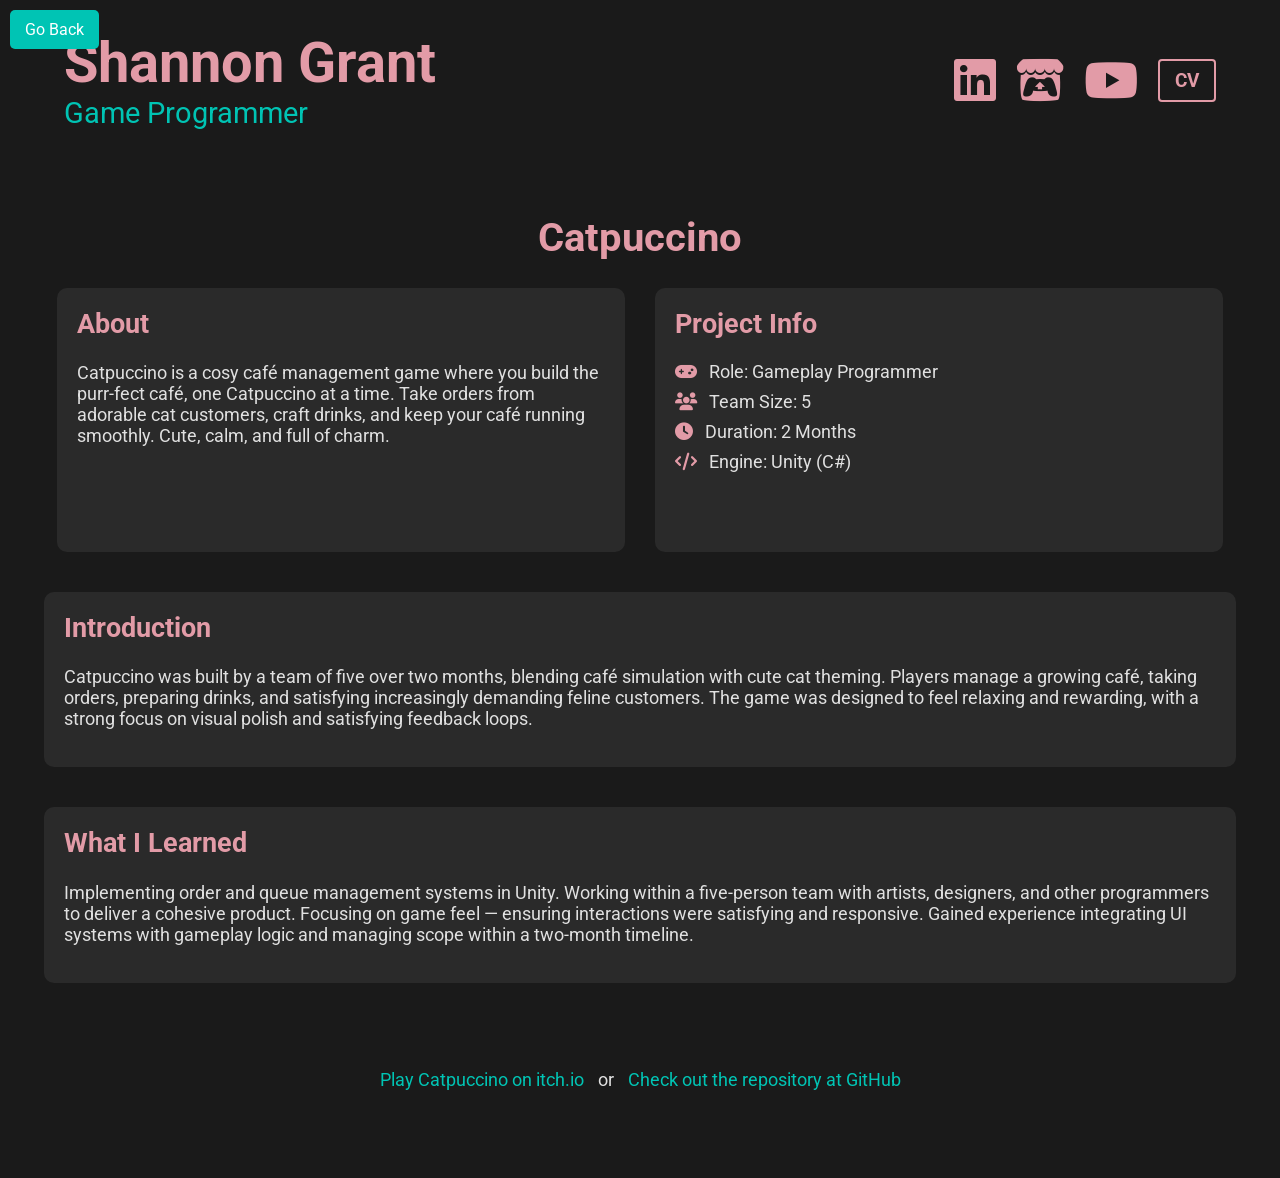
==== Catpuccino.html @ 6a438899 "Create Catpuccino.html" ====
<!DOCTYPE html>
<html lang="en">
<head>
  <meta charset="UTF-8">
  <meta name="viewport" content="width=device-width, initial-scale=1.0">
  <title>Catpuccino - Details</title>
  <link rel="stylesheet" href="https://cdnjs.cloudflare.com/ajax/libs/font-awesome/6.4.2/css/all.min.css">
  <link href="https://fonts.googleapis.com/css2?family=Roboto:wght@400;700&display=swap" rel="stylesheet">
  <link rel="stylesheet" href="style.css">
  <link rel="stylesheet" href="details.css">
</head>
<body>
  <a href="index.html" class="back-btn">Go Back</a>
  <header>
    <div class="header-container">
      <div class="profile-text-top">
        <h1>Shannon Grant</h1>
        <p class="title">Game Programmer</p>
      </div>
      <div class="social-links">
        <a href="https://uk.linkedin.com/in/shannon-grant-390736309" target="_blank" aria-label="LinkedIn"><i class="fab fa-linkedin"></i></a>
        <a href="https://milkobop.itch.io/" target="_blank" aria-label="Itch.io"><i class="fab fa-itch-io"></i></a>
        <a href="https://www.youtube.com/@Milkobop" target="_blank" aria-label="YouTube"><i class="fab fa-youtube"></i></a>
        <a href="CV.pdf" target="_blank" class="cv-btn" aria-label="CV">CV</a>
      </div>
    </div>
  </header>

  <main class="details-container">
    <div class="video-banner">
      <iframe width="100%" height="100%"
        src="https://www.youtube.com/embed/iL2otmAUKgQ?autoplay=1&mute=1&controls=1&modestbranding=1&rel=0"
        title="Catpuccino" frameborder="0"
        allow="accelerometer; autoplay; clipboard-write; encrypted-media; gyroscope; picture-in-picture" allowfullscreen>
      </iframe>
    </div>
    <h1 class="game-title">Catpuccino</h1>

    <section class="cards-section">
      <div class="card" id="about-card">
        <h2>About</h2>
        <p>
          Catpuccino is a cosy café management game where you build the purr-fect café, one Catpuccino at a time. Take orders from adorable cat customers, craft drinks, and keep your café running smoothly. Cute, calm, and full of charm.
        </p>
      </div>
      <div class="card" id="project-info-card">
        <h2>Project Info</h2>
        <ul class="project-info-list">
          <li><i class="fas fa-gamepad"></i> Role: Gameplay Programmer</li>
          <li><i class="fas fa-users"></i> Team Size: 5</li>
          <li><i class="fas fa-clock"></i> Duration: 2 Months</li>
          <li><i class="fas fa-code"></i> Engine: Unity (C#)</li>
        </ul>
      </div>
    </section>

    <section class="full-section" id="introduction">
      <h2 class="section-title">Introduction</h2>
      <p>
        Catpuccino was built by a team of five over two months, blending café simulation with cute cat theming. Players manage a growing café, taking orders, preparing drinks, and satisfying increasingly demanding feline customers. The game was designed to feel relaxing and rewarding, with a strong focus on visual polish and satisfying feedback loops.
      </p>
    </section>

    <section class="full-section" id="what-i-learned">
      <h2 class="section-title">What I Learned</h2>
      <p>
        Implementing order and queue management systems in Unity. Working within a five-person team with artists, designers, and other programmers to deliver a cohesive product. Focusing on game feel — ensuring interactions were satisfying and responsive. Gained experience integrating UI systems with gameplay logic and managing scope within a two-month timeline.
      </p>
    </section>
  </main>

  <footer class="details-footer">
    <p>
      <a href="https://milkobop.itch.io/" target="_blank">Play Catpuccino on itch.io</a>
      or
      <a href="https://github.com/milkobop" target="_blank">Check out the repository at GitHub</a>
    </p>
  </footer>
</body>
</html>
---- style.css ----
/* General Styles */
body {
  font-family: 'Roboto', Arial, sans-serif;
  font-size: 18px;
  color: #e0e0e0;
  background-color: #1a1a1a;
  margin: 0;
  padding: 0;
  overflow-x: hidden;
  padding-top: 40px;
  transition: opacity 0.5s ease;
}

body.fade-out {
  opacity: 0;
}

/* Header */
header {
  position: fixed;
  top: 0;
  left: 0;
  width: 100%;
  z-index: 9999;
  background-color: #1a1a1a;
  padding: 30px 0;
}

.header-container {
  width: 90%;
  max-width: 1400px;
  margin: 0 auto;
  display: flex;
  align-items: center;
  justify-content: space-between;
}

.profile-text-top {
  text-align: left;
}

.profile-text-top h1 {
  margin: 0;
  font-size: 3.5rem;
  color: #e29ba7;
  font-weight: 700;
}

.profile-text-top .title {
  margin: 0;
  font-size: 1.8rem;
  color: #00C4B4;
  font-weight: 400;
}

/* Social Links & CV Button */
.social-links {
  display: flex;
  gap: 20px;
  align-items: center;
}

.social-links a {
  text-decoration: none;
}

.social-links a i {
  font-size: 3rem;
  color: #e29ba7;
  transition: color 0.3s;
}

.social-links a:hover i {
  color: #00C4B4;
}

.cv-btn {
  color: #e29ba7;
  border: 2px solid #e29ba7;
  padding: 8px 15px;
  border-radius: 4px;
  font-weight: 700;
  font-size: 1.2rem;
  text-decoration: none;
  display: flex;
  align-items: center;
  gap: 8px;
  transition: background-color 0.3s, color 0.3s;
}

.cv-btn:hover {
  background-color: #e29ba7;
  color: #1a1a1a;
}

/* Trailer Section */
.trailer-section {
  margin-top: 100px;
  text-align: center;
}

.trailer-section .trailer-title {
  font-size: 2rem;
  color: #00C4B4;
  margin-bottom: 20px;
}

.trailer-video-wrapper, #player {
  position: relative;
  width: 1152px;
  height: 644px;
  margin: 0 auto;
  background: #000;
}

.trailer-video-wrapper video {
  width: 100%;
  height: 100%;
  object-fit: contain;
  object-position: top;
}

.play-btn {
  position: absolute;
  top: 50%;
  left: 50%;
  transform: translate(-50%, -50%);
  color: #fff;
  font-size: 3rem;
  cursor: pointer;
  background: rgba(0, 0, 0, 0.5);
  border-radius: 50%;
  padding: 20px;
  transition: background 0.3s;
}

.play-btn:hover {
  background: rgba(0, 0, 0, 0.7);
}

/* About Me Section */
.about-me {
  width: 90%;
  max-width: 1400px;
  margin: 150px auto 40px; /* Increased top margin to prevent header overlap */
  text-align: center;
}

.about-me h2 {
  display: none; /* No heading if not required */
}

.about-content {
  display: flex;
  flex-direction: column;
  align-items: center;
  gap: 20px;
}

.about-pic img {
  width: 300px;
  height: 300px;
  border-radius: 50%;
  border: 4px solid #e29ba7;
  object-fit: cover;
}

.about-me .description {
  max-width: 600px;
  font-size: 1.2rem;
  line-height: 1.5;
}

/* Technical Experience Section */
.technical-experience {
  margin: 40px auto;
  text-align: center;
}

.technical-experience h2 {
  color: #00C4B4;
  font-size: 2rem;
  margin-bottom: 20px;
}

.tags {
  display: flex;
  justify-content: center;
  flex-wrap: wrap;
  gap: 10px;
}

.tag {
  display: inline-block;
  background-color: #2a2a2a;
  color: #e0e0e0;
  padding: 5px 10px;
  border-radius: 20px;
  font-size: 1rem;
}

/* Game Collection Section */
.game-collection {
  width: 90%;
  max-width: 1400px;
  margin: 60px auto;
  text-align: left;
}

.game-collection h2 {
  font-size: 2.5rem;
  color: #00C4B4;
  margin-bottom: 30px;
  letter-spacing: 1px;
}

.game-grid {
  display: grid;
  grid-template-columns: repeat(2, 1fr);
  gap: 30px;
}

/* Card with Attached Box */
.card-with-box {
  width: 100%;
  max-width: 800px;
  border-radius: 10px;
  overflow: hidden;
  background-color: #2a2a2a;
  color: #e0e0e0;
  transition: transform 0.3s ease-in-out;
  position: relative;
  text-decoration: none;
  display: block;
  margin: 0 auto;
}

.card-with-box:hover {
  transform: scale(1.02);
}

.card-top {
  position: relative;
  width: 100%;
  height: 450px;
  overflow: hidden;
}

.card-top iframe {
  width: 100%;
  height: 100%;
  border: none;
}

.info-strip-translucent {
  position: absolute;
  bottom: 15px;
  left: 15px;
  background: rgba(0, 0, 0, 0.7);
  color: #fff;
  font-size: 1.1rem;
  padding: 8px 15px;
  border-radius: 5px;
  display: flex;
  gap: 20px;
  z-index: 1;
}

.info-strip-translucent i {
  margin-right: 8px;
}

.game-overlay {
  position: relative;
  z-index: 2;
  display: flex;
  flex-direction: column;
  justify-content: flex-end;
  height: 100%;
  padding: 20px;
  margin-top: 200px;
  text-align: left;
}

.game-overlay h3 {
  margin: 0 0 8px 0;
  font-size: 2.5rem;
  font-weight: 700;
  color: #e29ba7;
}

.game-subtitle {
  display: block;
  font-size: 1.2rem;
  margin-bottom: 15px;
  color: #e0e0e0;
}

.card-bottom {
  padding: 20px;
  background-color: #2a2a2a;
  position: relative;
  text-align: left;
}

.card-bottom h4 {
  margin: 0 0 15px 0;
  font-size: 2rem;
  font-weight: 700;
  color: #e29ba7;
}

.card-bottom p {
  margin: 0;
  font-size: 1.2rem;
  line-height: 1.5;
  color: #e0e0e0;
  text-align: left;
}

.arrow-top-right {
  position: absolute;
  bottom: 20px;
  right: 20px;
  display: flex;
  align-items: center;
  gap: 8px;
}

.arrow-top-right .arrow-text {
  font-size: 1.1rem;
  color: #e0e0e0;
}

.arrow-top-right i {
  color: #e29ba7;
  font-size: 1.5rem;
  transition: color 0.3s;
}

.card-with-box:hover .arrow-top-right i {
  color: #00C4B4;
}

/* Footer */
footer {
  text-align: center;
  padding: 30px;
  background-color: #1a1a1a;
  color: #e0e0e0;
  margin-top: 60px;
}

.footer-text {
  color: #e0e0e0;
  font-size: 1.2rem;
}

/* Mobile Styles */
@media only screen and (max-width: 768px) {
  /* Header adjustments */
  .header-container {
    flex-direction: column;
    align-items: center;
  }
  .profile-text-top h1 {
    font-size: 2.5rem;
  }
  .profile-text-top .title {
    font-size: 1.4rem;
  }
  .social-links a i {
    font-size: 2.5rem;
  }
  
  /* About Section */
  .about-me {
    margin-top: 120px;
    padding: 0 20px;
  }
  .about-content {
    flex-direction: column;
    text-align: center;
  }
  
  /* Trailer Section */
  .trailer-video-wrapper, #player {
    width: 100%;
    height: auto;
  }
  
  /* Game Collection - adjust grid to one column */
  .game-grid {
    grid-template-columns: 1fr;
  }
  
  /* Adjust font sizes */
  .game-title {
    font-size: 2rem;
  }
  
  /* Cards Section */
  .cards-section {
    flex-direction: column;
    gap: 20px;
  }
  
  /* Footer */
  footer {
    padding: 20px;
    font-size: 1rem;
  }
}
---- details.css ----
/* details.css */

/* Game Video Section */
.game-video-section {
    text-align: center;
    margin-bottom: 40px;
  }
  .video-wrapper {
    margin: 0 auto;
    width: 1152px;
    height: 644px;
  }
  .video-wrapper video {
    width: 100%;
    height: 100%;
    object-fit: cover;
  }
  .game-title {
    font-size: 2.5rem;
    margin-top: 20px;
    color: #e29ba7;
    text-align: center;
    max-width: 900px;
    margin-left: auto;
    margin-right: auto;
  }
  
  
  /* Feedback Section */
  .feedback-section {
    text-align: center;
    margin-bottom: 40px;
  }
  .feedback-section h2 {
    color: #e29ba7; /* Pink title */
    margin-bottom: 20px;
    text-align: center;
  }
  .feedback-section blockquote {
    font-style: italic;
    margin: 20px auto;
    max-width: 800px;
  }
  
  /* Cards Section */
  .cards-section {
    display: flex;
    justify-content: center;
    gap: 30px;
    margin-bottom: 40px;
  }
  .cards-section .card {
    width: 568px;
    height: 264px;
    background-color: #2a2a2a;
    border-radius: 10px;
    padding: 20px;
    box-sizing: border-box;
  }
  .cards-section .card h2 {
    margin-top: 0;
    color: #e29ba7; /* Pink */
  }
  
  /* Team Photo Section */
  .team-photo-section {
    text-align: center;
    margin-bottom: 40px;
  }
  .team-photo-section h2 {
    color: #e29ba7; /* Pink */
  }
  .team-photo-section img {
    max-width: 100%;
    height: auto;
    border-radius: 10px;
  }
  
  /* Full-Width Sections for Introduction and What I Learned */
  .full-section {
    width: 90%;
    max-width: 1400px;
    margin: 40px auto;
    padding: 20px;
    background-color: #2a2a2a;
    border-radius: 10px;
  }
  .full-section .section-title {
    color: #e29ba7; /* Pink */
    margin-top: 0;
  }
  .project-info-list {
    list-style: none;
    padding: 0;
    margin: 0;
  }
  
  .project-info-list li {
    margin-bottom: 10px;
    font-size: 1.1rem;
  }
  
  .project-info-list li i {
    margin-right: 8px;
    color: #e29ba7; /* Optional: Use pink for the icons */
  }
  /* Back Button */
  .back-btn {
    position: fixed;
    top: 10px;
    left: 10px;
    background-color: #00C4B4; /* Green */
    color: #fff;
    padding: 10px 15px;
    border-radius: 5px;
    text-decoration: none;
    font-size: 1rem;
    z-index: 10000; /* Increased z-index so it sits above the header */
  }
  
  
  /* Details Footer */
  .details-footer {
    text-align: center;
    margin: 40px 0;
    font-size: 1.1rem;
  }
  
  .details-footer a {
    color: #00C4B4; /* Green */
    text-decoration: none;
    margin: 0 10px;
  }
  
  .details-footer a:hover {
    text-decoration: underline;
  }
  .game-banner-img {
    width: 100%;
    height: auto;
    max-width: 900px;      /* limits how big the image can get */
    border-radius: 12px;
    box-shadow: 0 4px 20px rgba(0, 0, 0, 0.3);
    display: block;
    margin: 0 auto;
  }
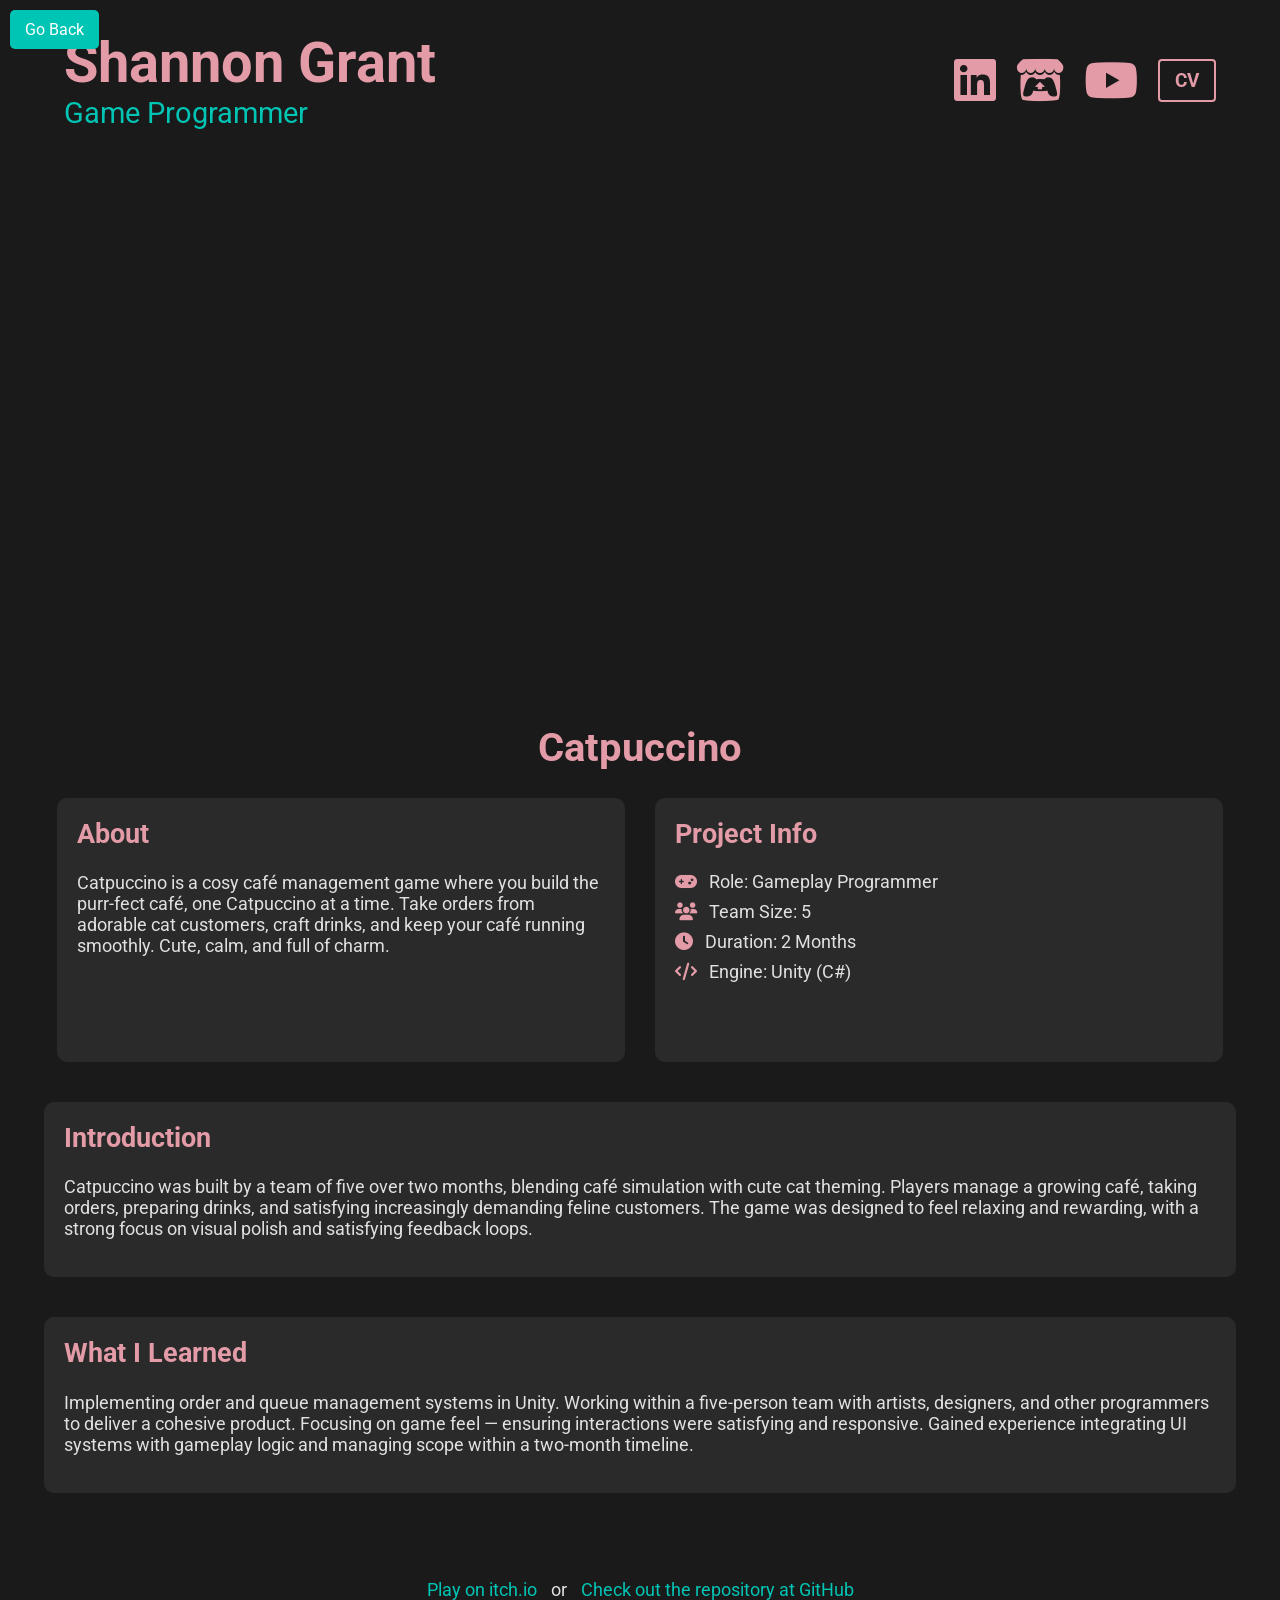
==== commit 2cd88d0f: "Update Catpuccino.html" ====
--- a/Catpuccino.html
+++ b/Catpuccino.html
@@ -27,21 +27,21 @@
   </header>
 
   <main class="details-container">
-    <div class="video-banner">
-      <iframe width="100%" height="100%"
-        src="https://www.youtube.com/embed/iL2otmAUKgQ?autoplay=1&mute=1&controls=1&modestbranding=1&rel=0"
-        title="Catpuccino" frameborder="0"
-        allow="accelerometer; autoplay; clipboard-write; encrypted-media; gyroscope; picture-in-picture" allowfullscreen>
-      </iframe>
-    </div>
+    <section class="game-video-section">
+      <div class="video-wrapper">
+        <iframe width="100%" height="100%"
+          src="https://www.youtube.com/embed/iL2otmAUKgQ?autoplay=1&mute=1&controls=1&modestbranding=1&rel=0"
+          title="Catpuccino" frameborder="0"
+          allow="accelerometer; autoplay; clipboard-write; encrypted-media; gyroscope; picture-in-picture" allowfullscreen>
+        </iframe>
+      </div>
+    </section>
     <h1 class="game-title">Catpuccino</h1>
 
     <section class="cards-section">
       <div class="card" id="about-card">
         <h2>About</h2>
-        <p>
-          Catpuccino is a cosy café management game where you build the purr-fect café, one Catpuccino at a time. Take orders from adorable cat customers, craft drinks, and keep your café running smoothly. Cute, calm, and full of charm.
-        </p>
+        <p>Catpuccino is a cosy café management game where you build the purr-fect café, one Catpuccino at a time. Take orders from adorable cat customers, craft drinks, and keep your café running smoothly. Cute, calm, and full of charm.</p>
       </div>
       <div class="card" id="project-info-card">
         <h2>Project Info</h2>
@@ -50,30 +50,25 @@
           <li><i class="fas fa-users"></i> Team Size: 5</li>
           <li><i class="fas fa-clock"></i> Duration: 2 Months</li>
           <li><i class="fas fa-code"></i> Engine: Unity (C#)</li>
+          
         </ul>
       </div>
     </section>
 
     <section class="full-section" id="introduction">
       <h2 class="section-title">Introduction</h2>
-      <p>
-        Catpuccino was built by a team of five over two months, blending café simulation with cute cat theming. Players manage a growing café, taking orders, preparing drinks, and satisfying increasingly demanding feline customers. The game was designed to feel relaxing and rewarding, with a strong focus on visual polish and satisfying feedback loops.
-      </p>
+      <p>Catpuccino was built by a team of five over two months, blending café simulation with cute cat theming. Players manage a growing café, taking orders, preparing drinks, and satisfying increasingly demanding feline customers. The game was designed to feel relaxing and rewarding, with a strong focus on visual polish and satisfying feedback loops.</p>
     </section>
 
     <section class="full-section" id="what-i-learned">
       <h2 class="section-title">What I Learned</h2>
-      <p>
-        Implementing order and queue management systems in Unity. Working within a five-person team with artists, designers, and other programmers to deliver a cohesive product. Focusing on game feel — ensuring interactions were satisfying and responsive. Gained experience integrating UI systems with gameplay logic and managing scope within a two-month timeline.
-      </p>
+      <p>Implementing order and queue management systems in Unity. Working within a five-person team with artists, designers, and other programmers to deliver a cohesive product. Focusing on game feel — ensuring interactions were satisfying and responsive. Gained experience integrating UI systems with gameplay logic and managing scope within a two-month timeline.</p>
     </section>
   </main>
 
   <footer class="details-footer">
     <p>
-      <a href="https://milkobop.itch.io/" target="_blank">Play Catpuccino on itch.io</a>
-      or
-      <a href="https://github.com/milkobop" target="_blank">Check out the repository at GitHub</a>
+      <a href="https://milkobop.itch.io/" target="_blank">Play on itch.io</a> or <a href="https://github.com/milkobop" target="_blank">Check out the repository at GitHub</a>
     </p>
   </footer>
 </body>
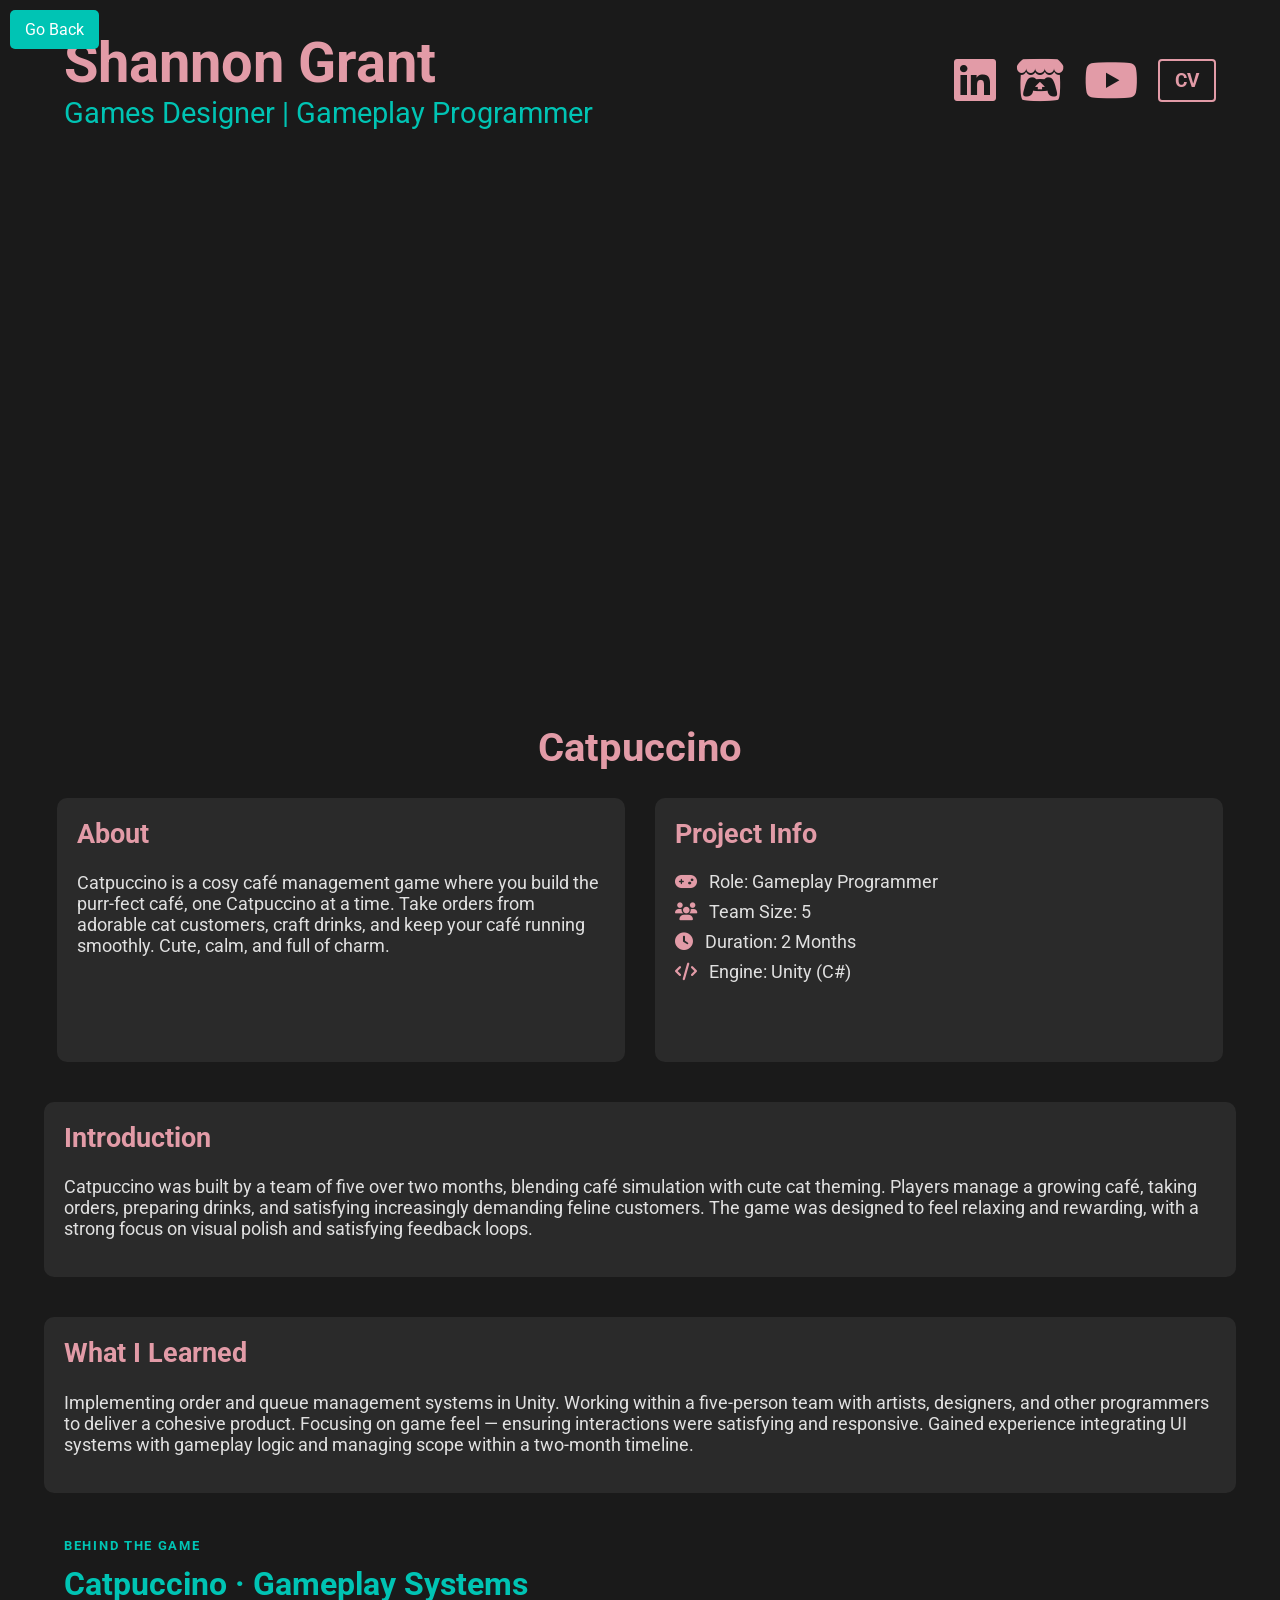
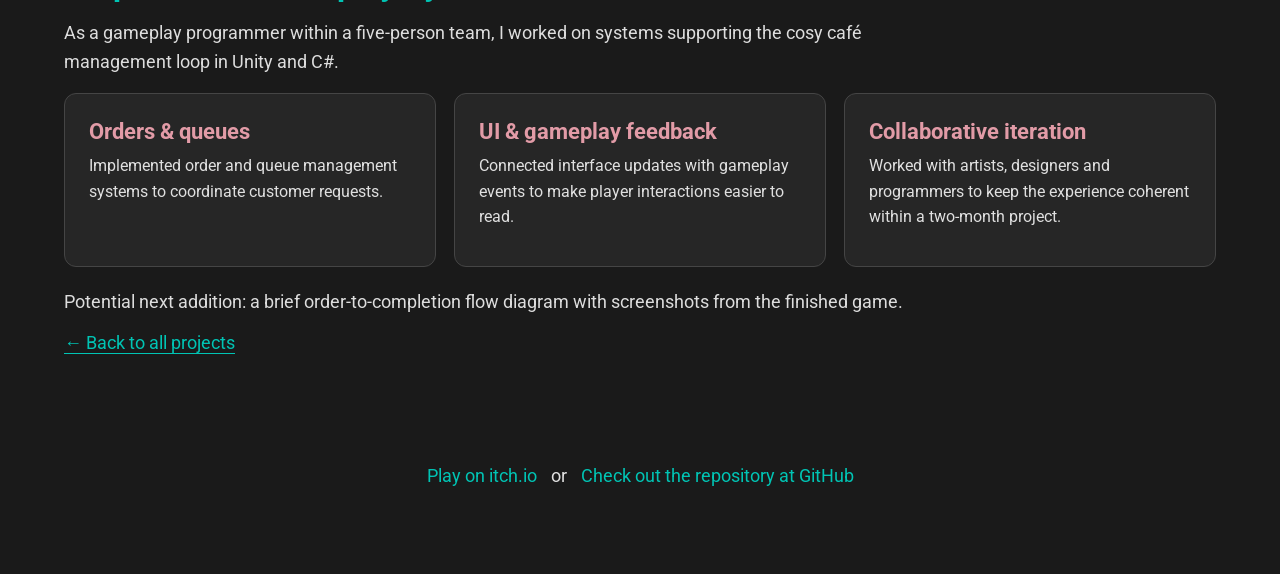
==== commit eefecf07: "Add project programming case study and fix portfolio links" ====
--- a/Catpuccino.html
+++ b/Catpuccino.html
@@ -8,6 +8,7 @@
   <link href="https://fonts.googleapis.com/css2?family=Roboto:wght@400;700&display=swap" rel="stylesheet">
   <link rel="stylesheet" href="style.css">
   <link rel="stylesheet" href="details.css">
+  <link rel="stylesheet" href="portfolio-enhancements.css">
 </head>
 <body>
   <a href="index.html" class="back-btn">Go Back</a>
@@ -15,7 +16,7 @@
     <div class="header-container">
       <div class="profile-text-top">
         <h1>Shannon Grant</h1>
-        <p class="title">Game Programmer</p>
+        <p class="title">Games Designer | Gameplay Programmer</p>
       </div>
       <div class="social-links">
         <a href="https://uk.linkedin.com/in/shannon-grant-390736309" target="_blank" aria-label="LinkedIn"><i class="fab fa-linkedin"></i></a>
@@ -64,6 +65,7 @@
       <h2 class="section-title">What I Learned</h2>
       <p>Implementing order and queue management systems in Unity. Working within a five-person team with artists, designers, and other programmers to deliver a cohesive product. Focusing on game feel — ensuring interactions were satisfying and responsive. Gained experience integrating UI systems with gameplay logic and managing scope within a two-month timeline.</p>
     </section>
+  <section class="portfolio-section portfolio-details" id="technical-breakdown"><p class="section-eyebrow">Behind the game</p><h2>Catpuccino · Gameplay Systems</h2><p class="portfolio-intro">As a gameplay programmer within a five-person team, I worked on systems supporting the cosy café management loop in Unity and C#.</p><div class="portfolio-cards"><article class="portfolio-card"><h3>Orders &amp; queues</h3><p>Implemented order and queue management systems to coordinate customer requests.</p></article><article class="portfolio-card"><h3>UI &amp; gameplay feedback</h3><p>Connected interface updates with gameplay events to make player interactions easier to read.</p></article><article class="portfolio-card"><h3>Collaborative iteration</h3><p>Worked with artists, designers and programmers to keep the experience coherent within a two-month project.</p></article></div><p class="portfolio-intro" style="margin-top:20px">Potential next addition: a brief order-to-completion flow diagram with screenshots from the finished game.</p><a class="text-link" href="index.html#projects">← Back to all projects</a></section>
   </main>
 
   <footer class="details-footer">
--- a/portfolio-enhancements.css
+++ b/portfolio-enhancements.css
@@ -0,0 +1,34 @@
+/* Portfolio enhancements — extends the original Milkobop palette */
+:root{--milk-pink:#e29ba7;--milk-teal:#00c4b4;--milk-panel:#262626;--milk-border:#454545}
+html{scroll-behavior:smooth}
+.portfolio-hero,.portfolio-section{width:90%;max-width:1400px;margin:64px auto}
+.portfolio-hero{margin-top:155px;padding:36px 40px;box-sizing:border-box;border:1px solid var(--milk-border);border-radius:16px;background:linear-gradient(125deg,#2d2629 0%,#202629 100%)}
+.hero-eyebrow,.section-eyebrow{color:var(--milk-teal);letter-spacing:.13em;text-transform:uppercase;font-size:.82rem;font-weight:700;margin:0 0 12px}
+.portfolio-hero h2{font-size:clamp(2rem,4vw,3.5rem);color:var(--milk-pink);line-height:1.14;margin:0 0 14px}
+.portfolio-hero p{max-width:850px;line-height:1.6}
+.hero-actions,.quick-links,.project-filters{display:flex;gap:12px;flex-wrap:wrap;margin-top:22px}
+.hero-button,.filter-button{display:inline-flex;align-items:center;gap:8px;border-radius:24px;padding:11px 18px;border:1px solid var(--milk-pink);background:transparent;color:#f3e9eb;text-decoration:none;font:inherit;font-size:1rem;cursor:pointer;transition:background .2s,color .2s}
+.hero-button.primary,.filter-button[aria-pressed="true"]{background:var(--milk-pink);color:#1a1a1a}
+.hero-button:hover,.filter-button:hover{background:var(--milk-teal);border-color:var(--milk-teal);color:#111}
+.portfolio-section h2{color:var(--milk-teal);font-size:clamp(1.8rem,3vw,2.5rem);margin:0 0 15px}
+.portfolio-intro{max-width:850px;line-height:1.65;color:#ddd;margin:0 0 25px}
+.portfolio-cards{display:grid;grid-template-columns:repeat(auto-fit,minmax(255px,1fr));gap:18px}
+.portfolio-card{background:var(--milk-panel);border:1px solid var(--milk-border);border-radius:12px;padding:24px}
+.portfolio-card h3{color:var(--milk-pink);margin:0 0 9px;font-size:1.4rem}
+.portfolio-card p{line-height:1.6;font-size:1rem;margin:0 0 12px}
+.portfolio-card .minor{color:var(--milk-teal);font-size:.9rem;font-weight:700}
+.portfolio-card a,.portfolio-section a.text-link{color:var(--milk-teal);text-underline-offset:4px}
+.game-collection .project-filters{margin:0 0 25px}
+.filter-button{padding:8px 15px;font-size:.92rem}
+.card-with-box[hidden]{display:none!important}
+.game-count{color:#ccc;font-size:.95rem;margin:12px 0 22px}
+.about-me{margin-top:50px}
+.trailer-section{margin-top:70px}
+.portfolio-details{margin-top:45px}
+.portfolio-details .portfolio-card{max-width:none}
+.portfolio-details .portfolio-cards{grid-template-columns:repeat(auto-fit,minmax(250px,1fr))}
+.portfolio-details .portfolio-intro{margin-bottom:16px}
+.portfolio-details h2{font-size:2rem}
+.portfolio-hero:focus-within,.portfolio-card:focus-within{outline-offset:3px}
+@media(max-width:768px){.portfolio-hero{margin-top:195px;padding:25px 20px}.portfolio-hero,.portfolio-section{width:92%}.portfolio-cards{grid-template-columns:1fr}.hero-actions{align-items:stretch}.hero-button{justify-content:center}.profile-text-top .title{font-size:1.15rem}.about-me{margin-top:45px}}
+@media(prefers-reduced-motion:reduce){html{scroll-behavior:auto}.hero-button,.filter-button{transition:none}}
